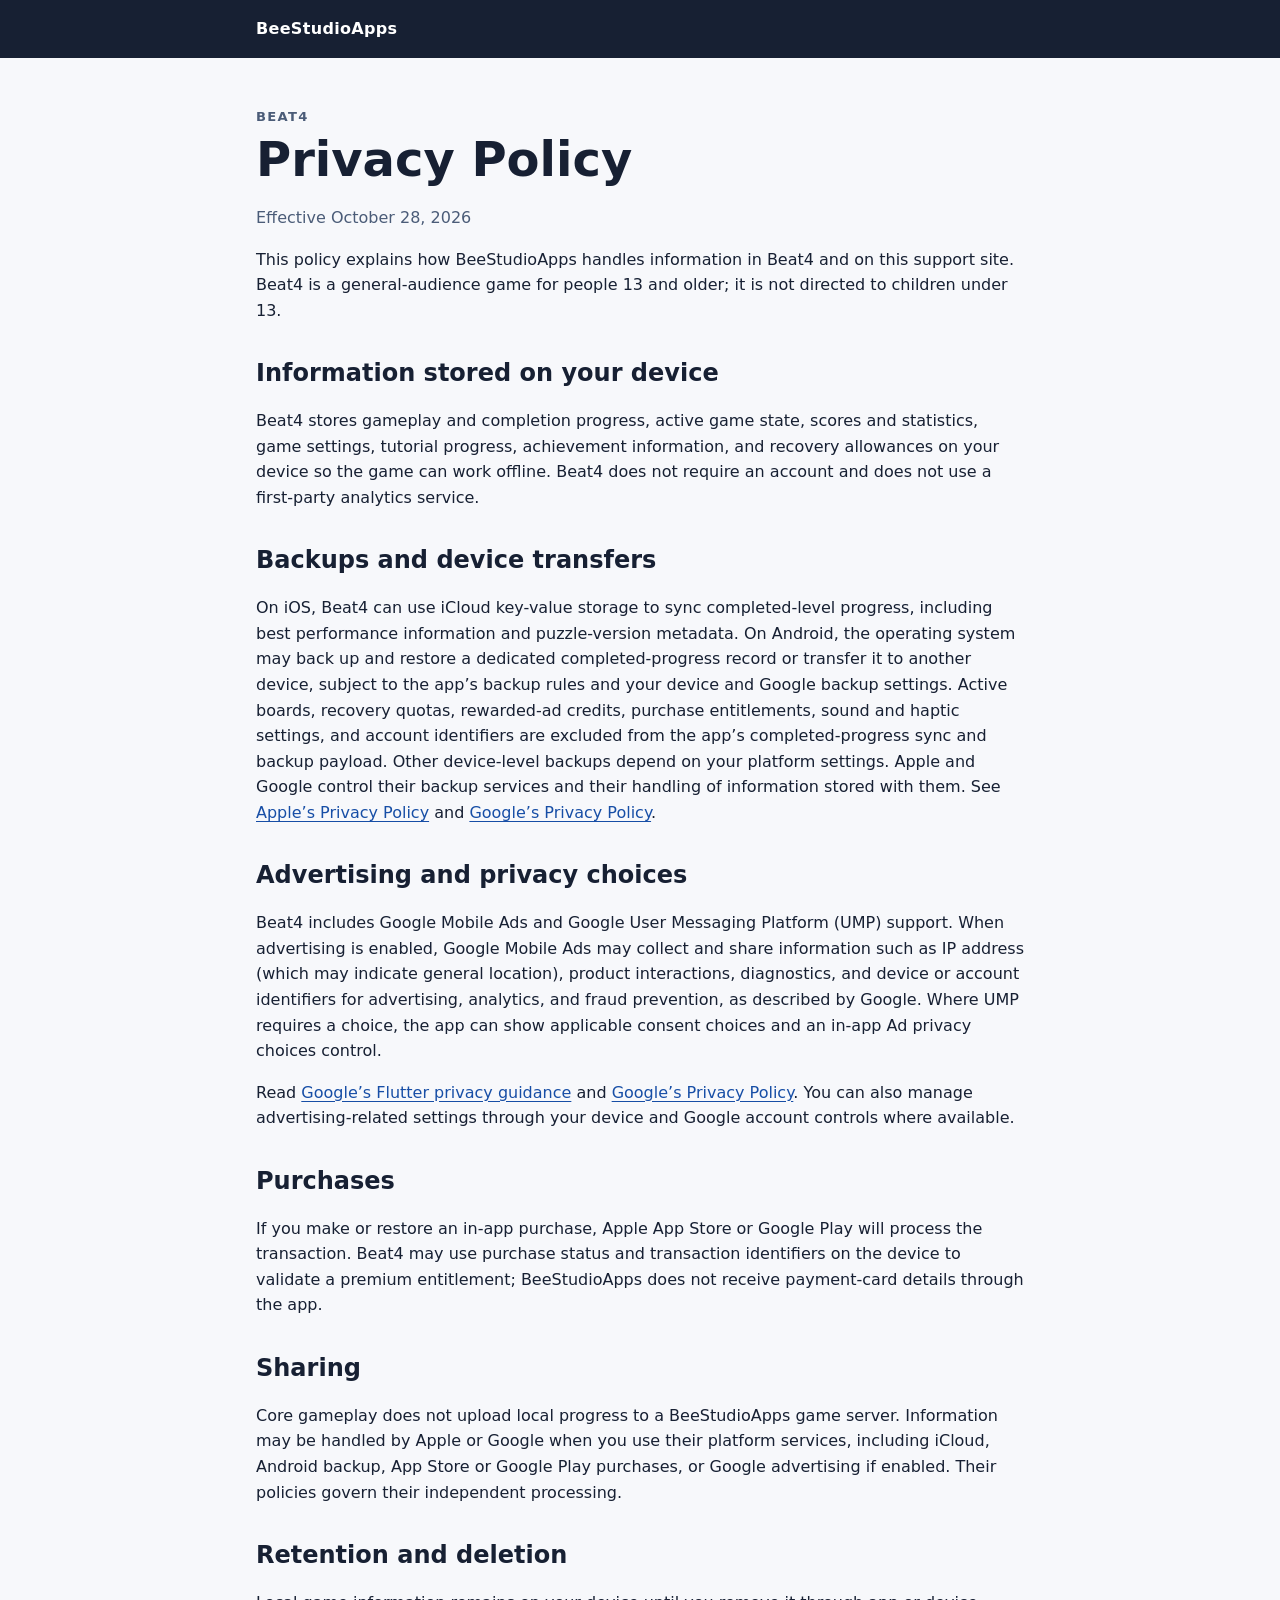
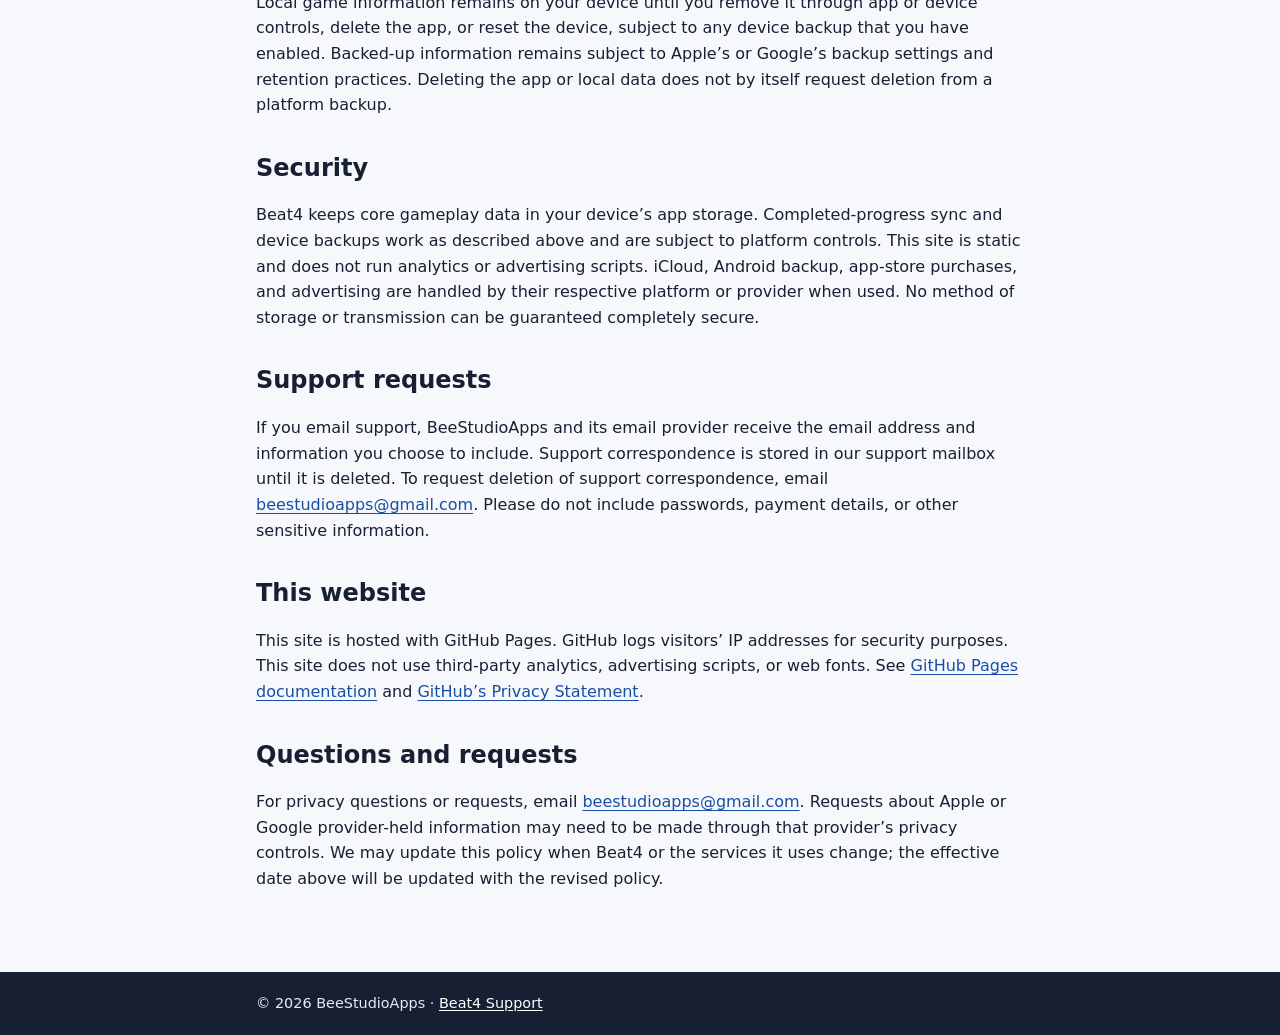
==== beat4/privacy/index.html @ 26c5095f "Publish privacy policies and support for Numplo and Beat4" ====
<!doctype html>
<html lang="en">
  <head>
    <meta charset="utf-8">
    <meta name="viewport" content="width=device-width, initial-scale=1">
    <meta name="description" content="Beat4 Privacy Policy by BeeStudioApps.">
    <title>Beat4 Privacy Policy | BeeStudioApps</title>
    <link rel="stylesheet" href="../../styles.css">
  </head>
  <body>
    <a class="skip-link" href="#main">Skip to content</a>
    <header class="site-header"><div class="container"><a class="wordmark" href="/app-support/">BeeStudioApps</a></div></header>
    <main class="container" id="main">
      <p class="eyebrow">BEAT4</p>
      <h1>Privacy Policy</h1>
      <p class="meta">Effective October 28, 2026</p>
      <p>This policy explains how BeeStudioApps handles information in Beat4 and on this support site. Beat4 is a general-audience game for people 13 and older; it is not directed to children under 13.</p>

      <h2>Information stored on your device</h2>
      <p>Beat4 stores gameplay and completion progress, active game state, scores and statistics, game settings, tutorial progress, achievement information, and recovery allowances on your device so the game can work offline. Beat4 does not require an account and does not use a first-party analytics service.</p>

      <h2>Backups and device transfers</h2>
      <p>On iOS, Beat4 can use iCloud key-value storage to sync completed-level progress, including best performance information and puzzle-version metadata. On Android, the operating system may back up and restore a dedicated completed-progress record or transfer it to another device, subject to the app’s backup rules and your device and Google backup settings. Active boards, recovery quotas, rewarded-ad credits, purchase entitlements, sound and haptic settings, and account identifiers are excluded from the app’s completed-progress sync and backup payload. Other device-level backups depend on your platform settings. Apple and Google control their backup services and their handling of information stored with them. See <a href="https://www.apple.com/legal/privacy/">Apple’s Privacy Policy</a> and <a href="https://policies.google.com/privacy">Google’s Privacy Policy</a>.</p>

      <h2>Advertising and privacy choices</h2>
      <p>Beat4 includes Google Mobile Ads and Google User Messaging Platform (UMP) support. When advertising is enabled, Google Mobile Ads may collect and share information such as IP address (which may indicate general location), product interactions, diagnostics, and device or account identifiers for advertising, analytics, and fraud prevention, as described by Google. Where UMP requires a choice, the app can show applicable consent choices and an in-app Ad privacy choices control.</p>
      <p>Read <a href="https://developers.google.com/admob/flutter/privacy">Google’s Flutter privacy guidance</a> and <a href="https://policies.google.com/privacy">Google’s Privacy Policy</a>. You can also manage advertising-related settings through your device and Google account controls where available.</p>

      <h2>Purchases</h2>
      <p>If you make or restore an in-app purchase, Apple App Store or Google Play will process the transaction. Beat4 may use purchase status and transaction identifiers on the device to validate a premium entitlement; BeeStudioApps does not receive payment-card details through the app.</p>

      <h2>Sharing</h2>
      <p>Core gameplay does not upload local progress to a BeeStudioApps game server. Information may be handled by Apple or Google when you use their platform services, including iCloud, Android backup, App Store or Google Play purchases, or Google advertising if enabled. Their policies govern their independent processing.</p>

      <h2>Retention and deletion</h2>
      <p>Local game information remains on your device until you remove it through app or device controls, delete the app, or reset the device, subject to any device backup that you have enabled. Backed-up information remains subject to Apple’s or Google’s backup settings and retention practices. Deleting the app or local data does not by itself request deletion from a platform backup.</p>

      <h2>Security</h2>
      <p>Beat4 keeps core gameplay data in your device’s app storage. Completed-progress sync and device backups work as described above and are subject to platform controls. This site is static and does not run analytics or advertising scripts. iCloud, Android backup, app-store purchases, and advertising are handled by their respective platform or provider when used. No method of storage or transmission can be guaranteed completely secure.</p>

      <h2>Support requests</h2>
      <p>If you email support, BeeStudioApps and its email provider receive the email address and information you choose to include. Support correspondence is stored in our support mailbox until it is deleted. To request deletion of support correspondence, email <a href="mailto:beestudioapps@gmail.com?subject=Beat4%20support%20deletion%20request">beestudioapps@gmail.com</a>. Please do not include passwords, payment details, or other sensitive information.</p>

      <h2>This website</h2>
      <p>This site is hosted with GitHub Pages. GitHub logs visitors’ IP addresses for security purposes. This site does not use third-party analytics, advertising scripts, or web fonts. See <a href="https://docs.github.com/en/pages/getting-started-with-github-pages/what-is-github-pages">GitHub Pages documentation</a> and <a href="https://docs.github.com/en/site-policy/privacy-policies/github-privacy-statement">GitHub’s Privacy Statement</a>.</p>

      <h2>Questions and requests</h2>
      <p>For privacy questions or requests, email <a href="mailto:beestudioapps@gmail.com?subject=Beat4%20privacy">beestudioapps@gmail.com</a>. Requests about Apple or Google provider-held information may need to be made through that provider’s privacy controls. We may update this policy when Beat4 or the services it uses change; the effective date above will be updated with the revised policy.</p>
    </main>
    <footer class="site-footer"><div class="container">© 2026 BeeStudioApps · <a href="/app-support/beat4/support/">Beat4 Support</a></div></footer>
  </body>
</html>
---- styles.css ----
:root { color-scheme: light; font-family: system-ui, -apple-system, BlinkMacSystemFont, "Segoe UI", sans-serif; color: #172033; background: #f7f8fb; line-height: 1.6; }
* { box-sizing: border-box; }
body { margin: 0; }
a { color: #174ea6; text-underline-offset: .16em; }
a:hover { color: #102f66; }
a:focus-visible { outline: 3px solid #f5b700; outline-offset: 3px; border-radius: 2px; }
.container { width: min(100% - 2.5rem, 48rem); margin: 0 auto; }
.site-header { background: #172033; padding: 1rem 0; }
.wordmark { color: #fff; font-weight: 750; text-decoration: none; letter-spacing: .02em; }
.skip-link { position: absolute; top: -4rem; left: 1rem; z-index: 2; padding: .6rem .9rem; color: #172033; background: #fff; }
.skip-link:focus { top: 1rem; }
main { padding: 3rem 0 4rem; }
.eyebrow { margin: 0 0 .3rem; color: #4b5c78; font-size: .82rem; font-weight: 750; letter-spacing: .1em; }
h1, h2 { color: #172033; line-height: 1.2; }
h1 { margin: 0; font-size: clamp(2rem, 7vw, 3rem); }
h2 { margin-top: 2.25rem; }
h3 { margin-top: 1.75rem; }
.lede { max-width: 38rem; font-size: 1.2rem; }
.app-grid { display: grid; grid-template-columns: repeat(auto-fit, minmax(14rem, 1fr)); gap: 1rem; margin-top: 2rem; }
.app-card { padding: 1.25rem; border: 1px solid #ced5e0; border-radius: .6rem; background: #fff; }
.app-card h2 { margin-top: 0; }
.app-card p { margin: .6rem 0; }
.meta { color: #4b5c78; }
.notice { padding: 1rem 1.15rem; border-left: .3rem solid #275dad; background: #e9f0ff; }
.site-footer { padding: 1.25rem 0; color: #e6ebf4; background: #172033; font-size: .9rem; }
.site-footer a { color: #fff; }
.site-footer a:hover { color: #d9e8ff; }
@media (prefers-reduced-motion: reduce) { *, *::before, *::after { scroll-behavior: auto !important; transition-duration: .01ms !important; animation-duration: .01ms !important; } }
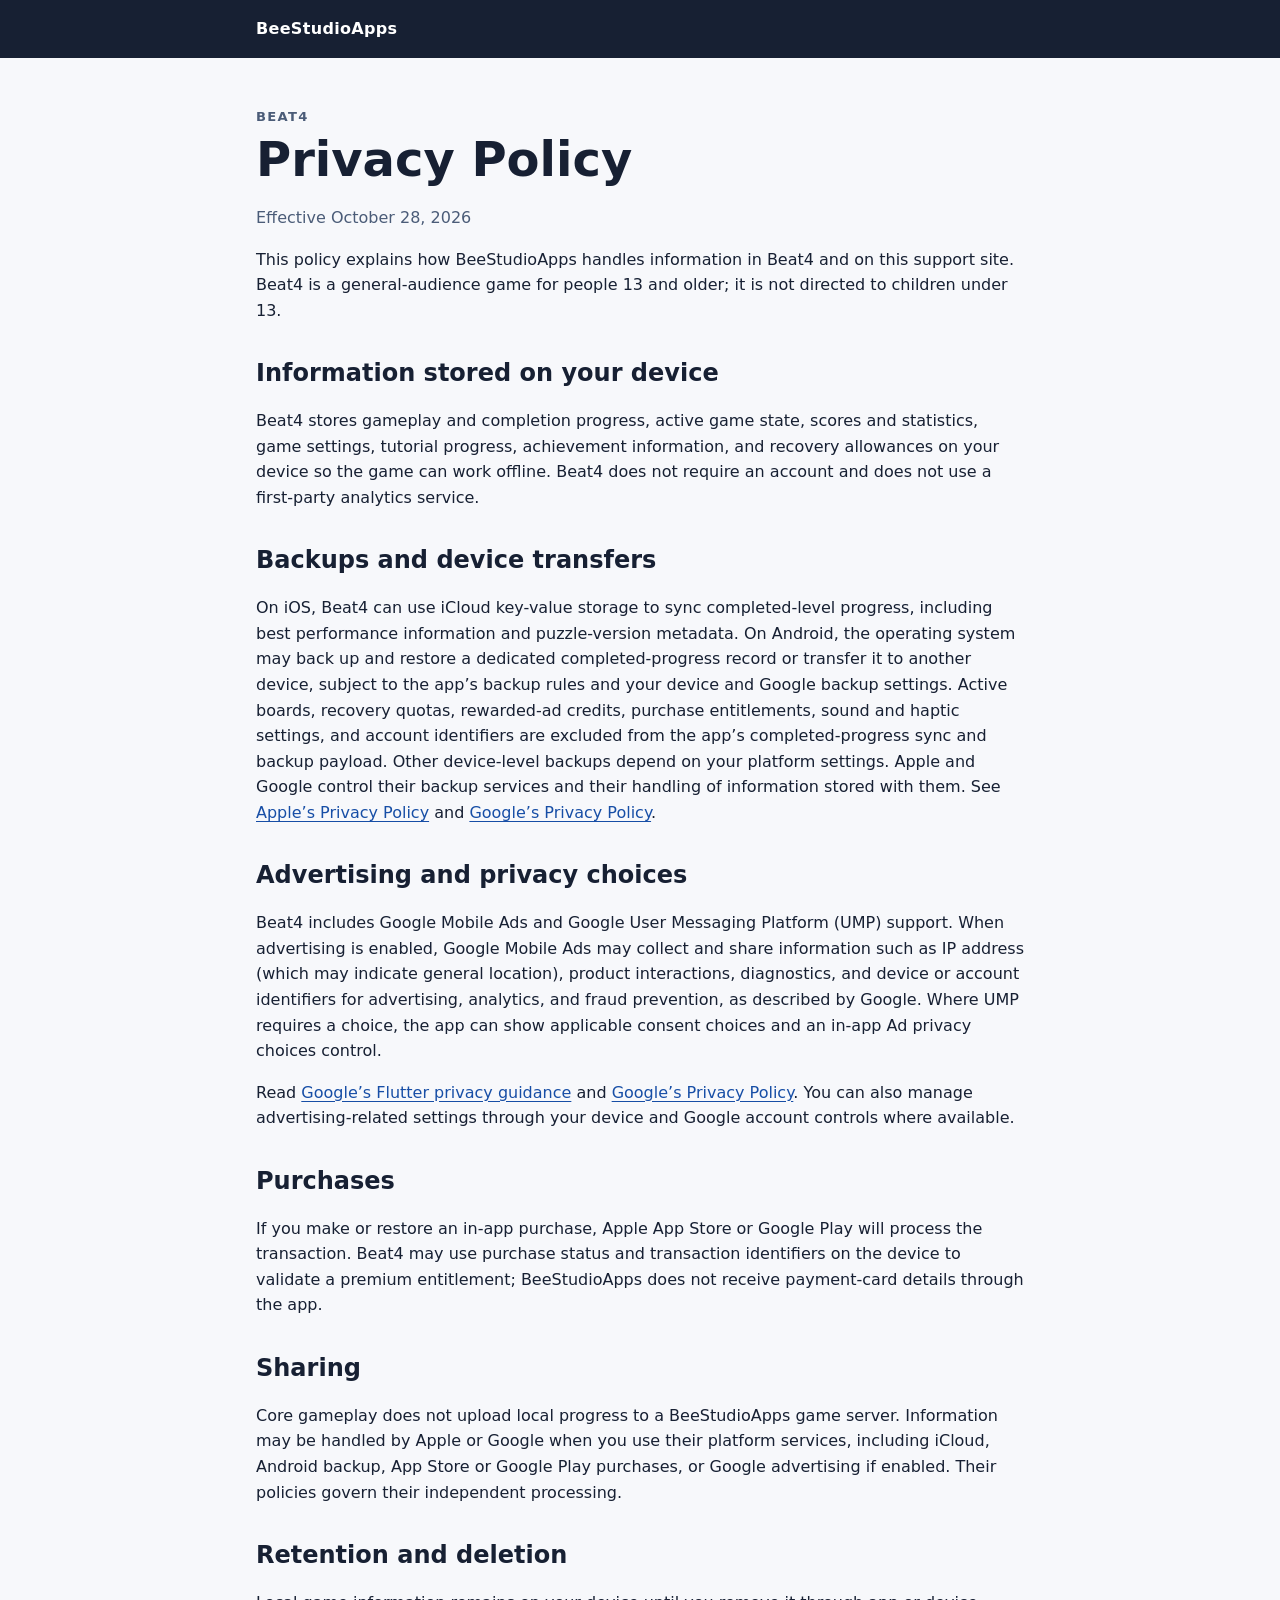
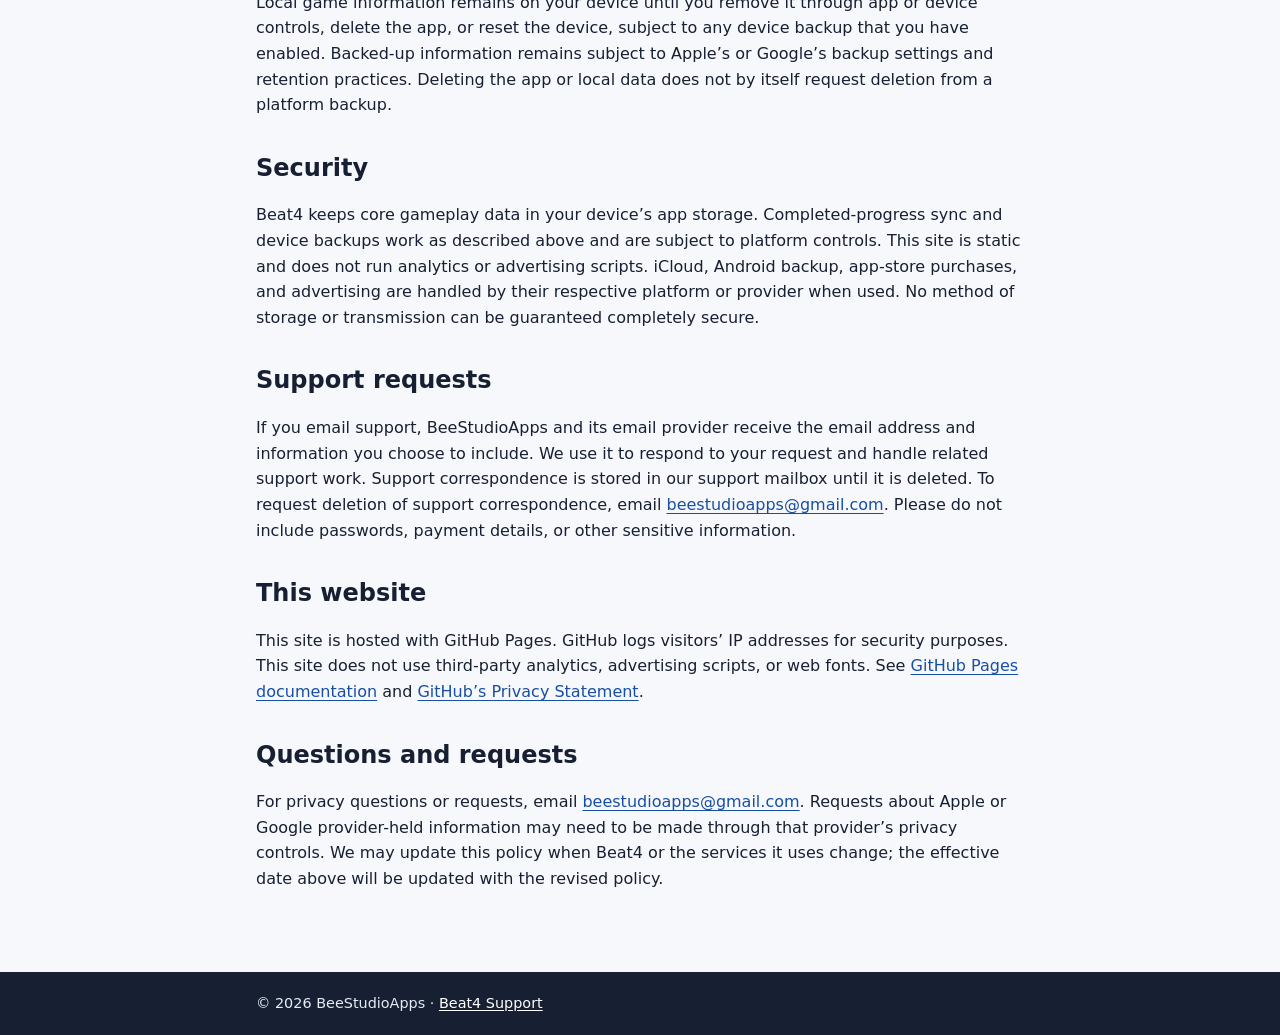
==== commit 7380eb8b: "Clarify saved progress and support email use" ====
--- a/beat4/privacy/index.html
+++ b/beat4/privacy/index.html
@@ -39,7 +39,7 @@
       <p>Beat4 keeps core gameplay data in your device’s app storage. Completed-progress sync and device backups work as described above and are subject to platform controls. This site is static and does not run analytics or advertising scripts. iCloud, Android backup, app-store purchases, and advertising are handled by their respective platform or provider when used. No method of storage or transmission can be guaranteed completely secure.</p>
 
       <h2>Support requests</h2>
-      <p>If you email support, BeeStudioApps and its email provider receive the email address and information you choose to include. Support correspondence is stored in our support mailbox until it is deleted. To request deletion of support correspondence, email <a href="mailto:beestudioapps@gmail.com?subject=Beat4%20support%20deletion%20request">beestudioapps@gmail.com</a>. Please do not include passwords, payment details, or other sensitive information.</p>
+      <p>If you email support, BeeStudioApps and its email provider receive the email address and information you choose to include. We use it to respond to your request and handle related support work. Support correspondence is stored in our support mailbox until it is deleted. To request deletion of support correspondence, email <a href="mailto:beestudioapps@gmail.com?subject=Beat4%20support%20deletion%20request">beestudioapps@gmail.com</a>. Please do not include passwords, payment details, or other sensitive information.</p>
 
       <h2>This website</h2>
       <p>This site is hosted with GitHub Pages. GitHub logs visitors’ IP addresses for security purposes. This site does not use third-party analytics, advertising scripts, or web fonts. See <a href="https://docs.github.com/en/pages/getting-started-with-github-pages/what-is-github-pages">GitHub Pages documentation</a> and <a href="https://docs.github.com/en/site-policy/privacy-policies/github-privacy-statement">GitHub’s Privacy Statement</a>.</p>
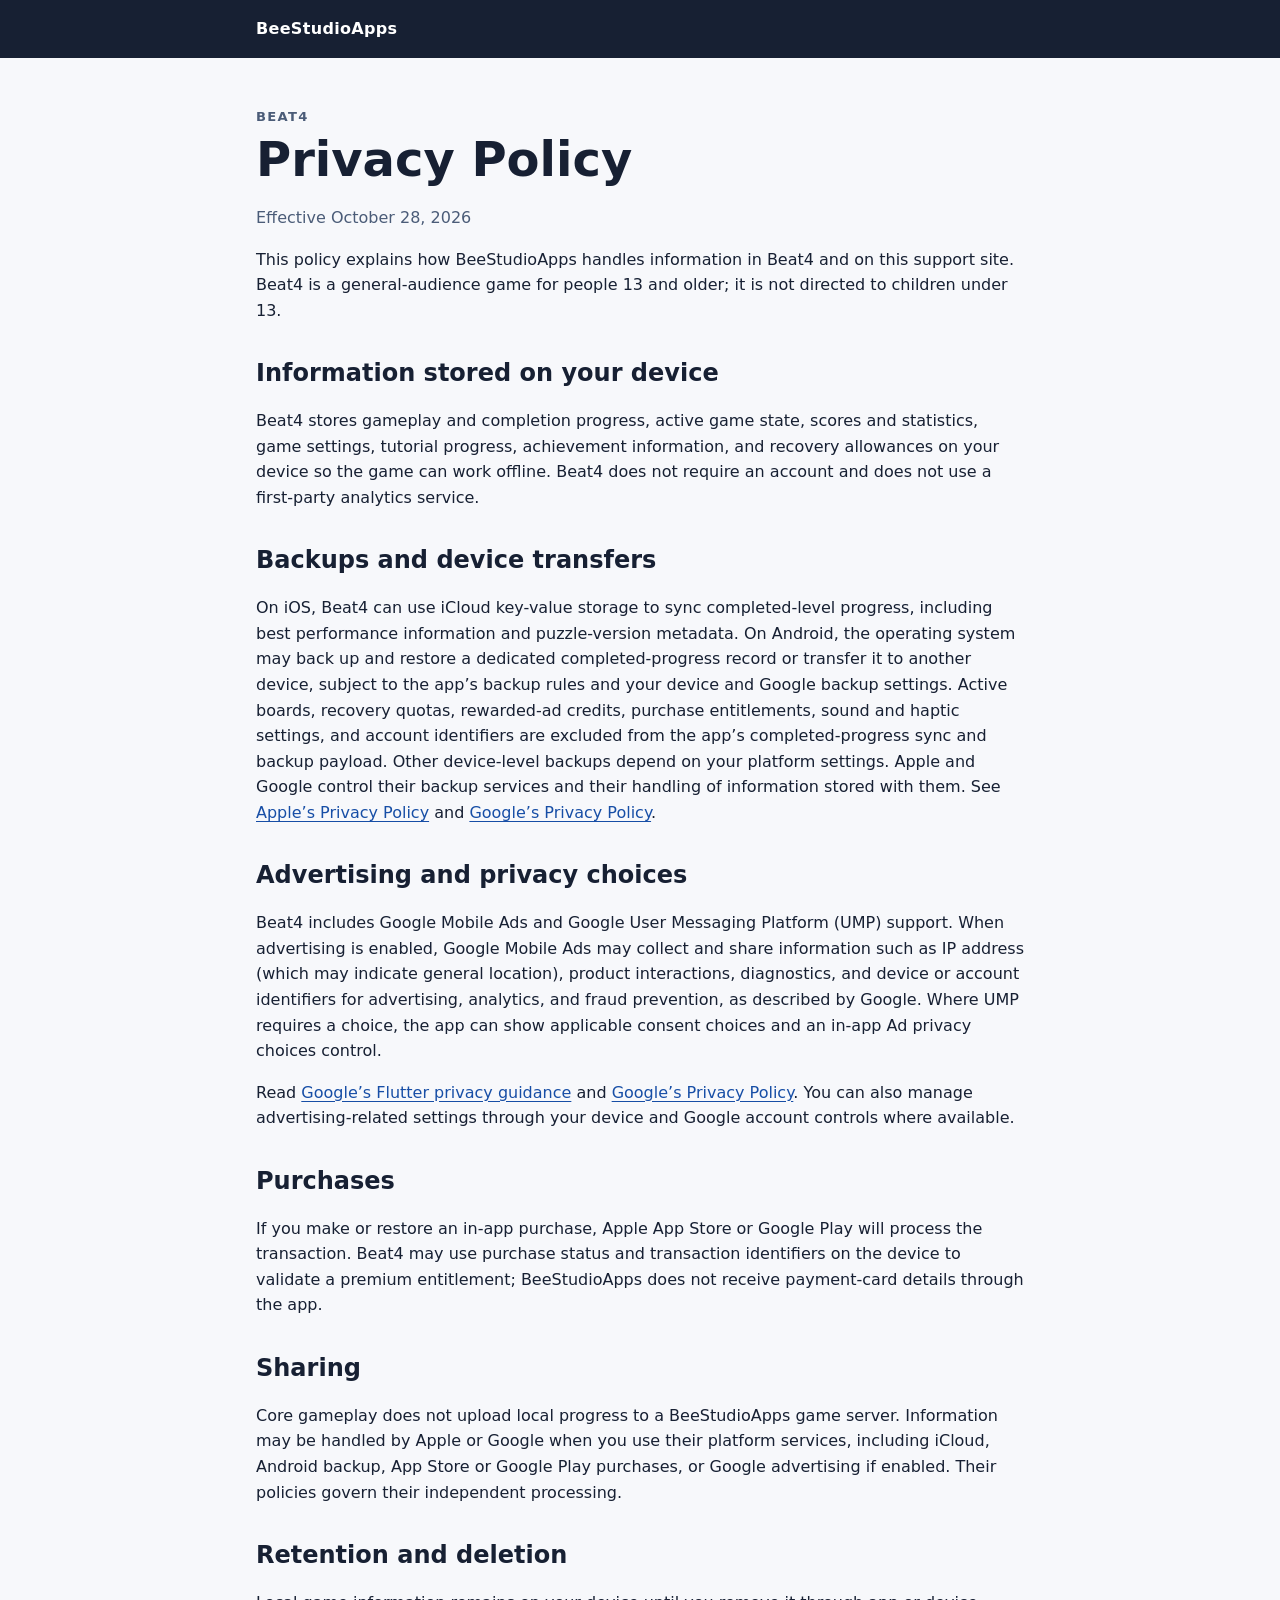
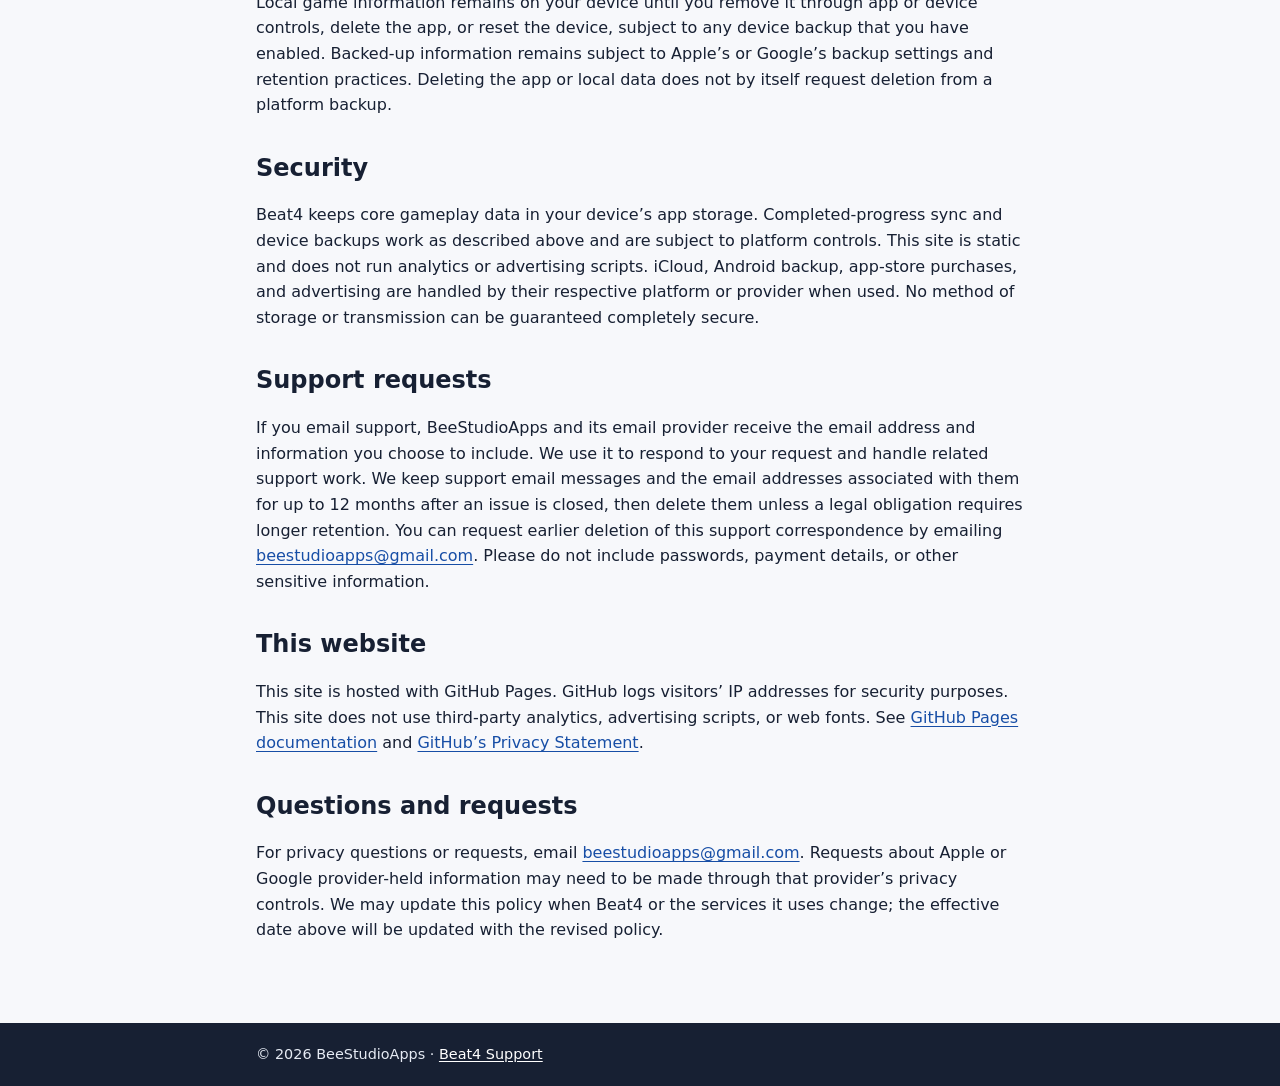
==== commit 6389571d: "Set support email retention period" ====
--- a/beat4/privacy/index.html
+++ b/beat4/privacy/index.html
@@ -39,7 +39,7 @@
       <p>Beat4 keeps core gameplay data in your device’s app storage. Completed-progress sync and device backups work as described above and are subject to platform controls. This site is static and does not run analytics or advertising scripts. iCloud, Android backup, app-store purchases, and advertising are handled by their respective platform or provider when used. No method of storage or transmission can be guaranteed completely secure.</p>
 
       <h2>Support requests</h2>
-      <p>If you email support, BeeStudioApps and its email provider receive the email address and information you choose to include. We use it to respond to your request and handle related support work. Support correspondence is stored in our support mailbox until it is deleted. To request deletion of support correspondence, email <a href="mailto:beestudioapps@gmail.com?subject=Beat4%20support%20deletion%20request">beestudioapps@gmail.com</a>. Please do not include passwords, payment details, or other sensitive information.</p>
+      <p>If you email support, BeeStudioApps and its email provider receive the email address and information you choose to include. We use it to respond to your request and handle related support work. We keep support email messages and the email addresses associated with them for up to 12 months after an issue is closed, then delete them unless a legal obligation requires longer retention. You can request earlier deletion of this support correspondence by emailing <a href="mailto:beestudioapps@gmail.com?subject=Beat4%20support%20deletion%20request">beestudioapps@gmail.com</a>. Please do not include passwords, payment details, or other sensitive information.</p>
 
       <h2>This website</h2>
       <p>This site is hosted with GitHub Pages. GitHub logs visitors’ IP addresses for security purposes. This site does not use third-party analytics, advertising scripts, or web fonts. See <a href="https://docs.github.com/en/pages/getting-started-with-github-pages/what-is-github-pages">GitHub Pages documentation</a> and <a href="https://docs.github.com/en/site-policy/privacy-policies/github-privacy-statement">GitHub’s Privacy Statement</a>.</p>
--- a/styles.css
+++ b/styles.css
@@ -7,6 +7,7 @@
 .container { width: min(100% - 2.5rem, 48rem); margin: 0 auto; }
 .site-header { background: #172033; padding: 1rem 0; }
 .wordmark { color: #fff; font-weight: 750; text-decoration: none; letter-spacing: .02em; }
+.wordmark:hover { color: #fff; text-decoration: underline; }
 .skip-link { position: absolute; top: -4rem; left: 1rem; z-index: 2; padding: .6rem .9rem; color: #172033; background: #fff; }
 .skip-link:focus { top: 1rem; }
 main { padding: 3rem 0 4rem; }
